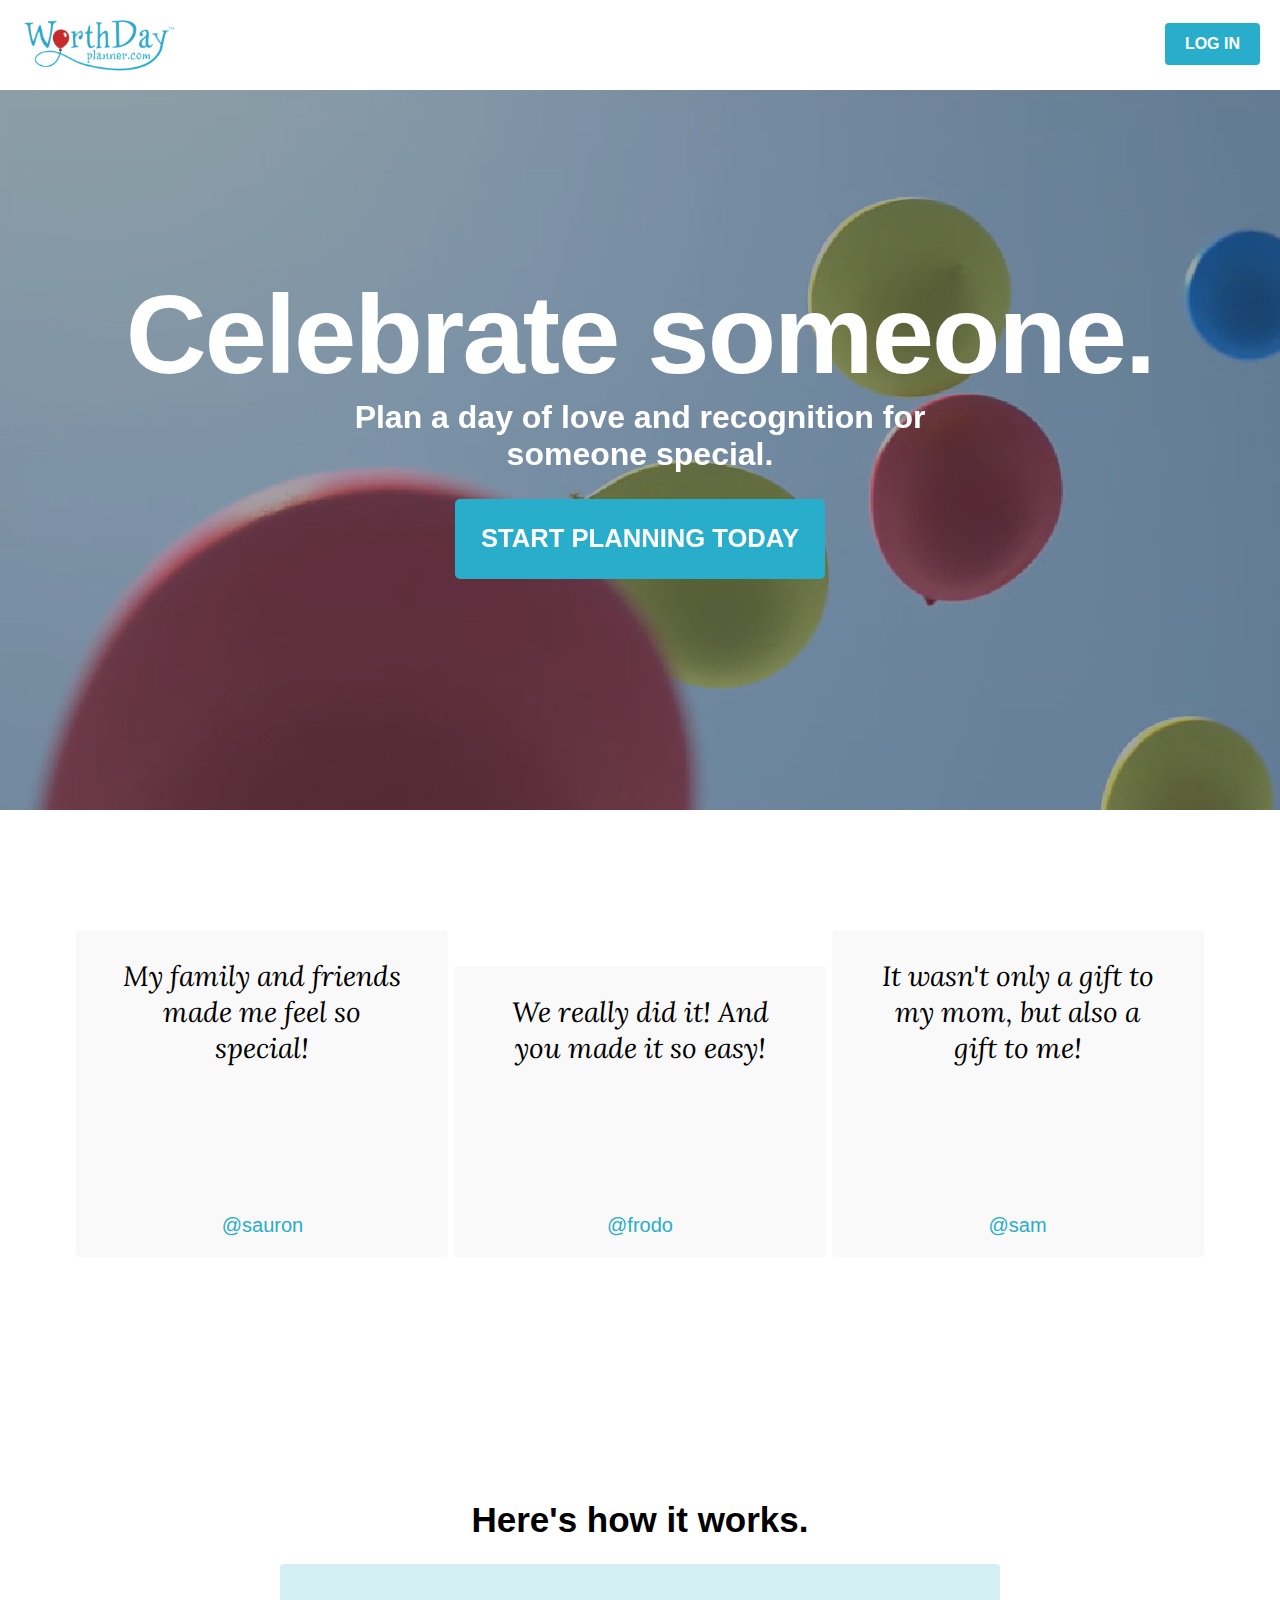
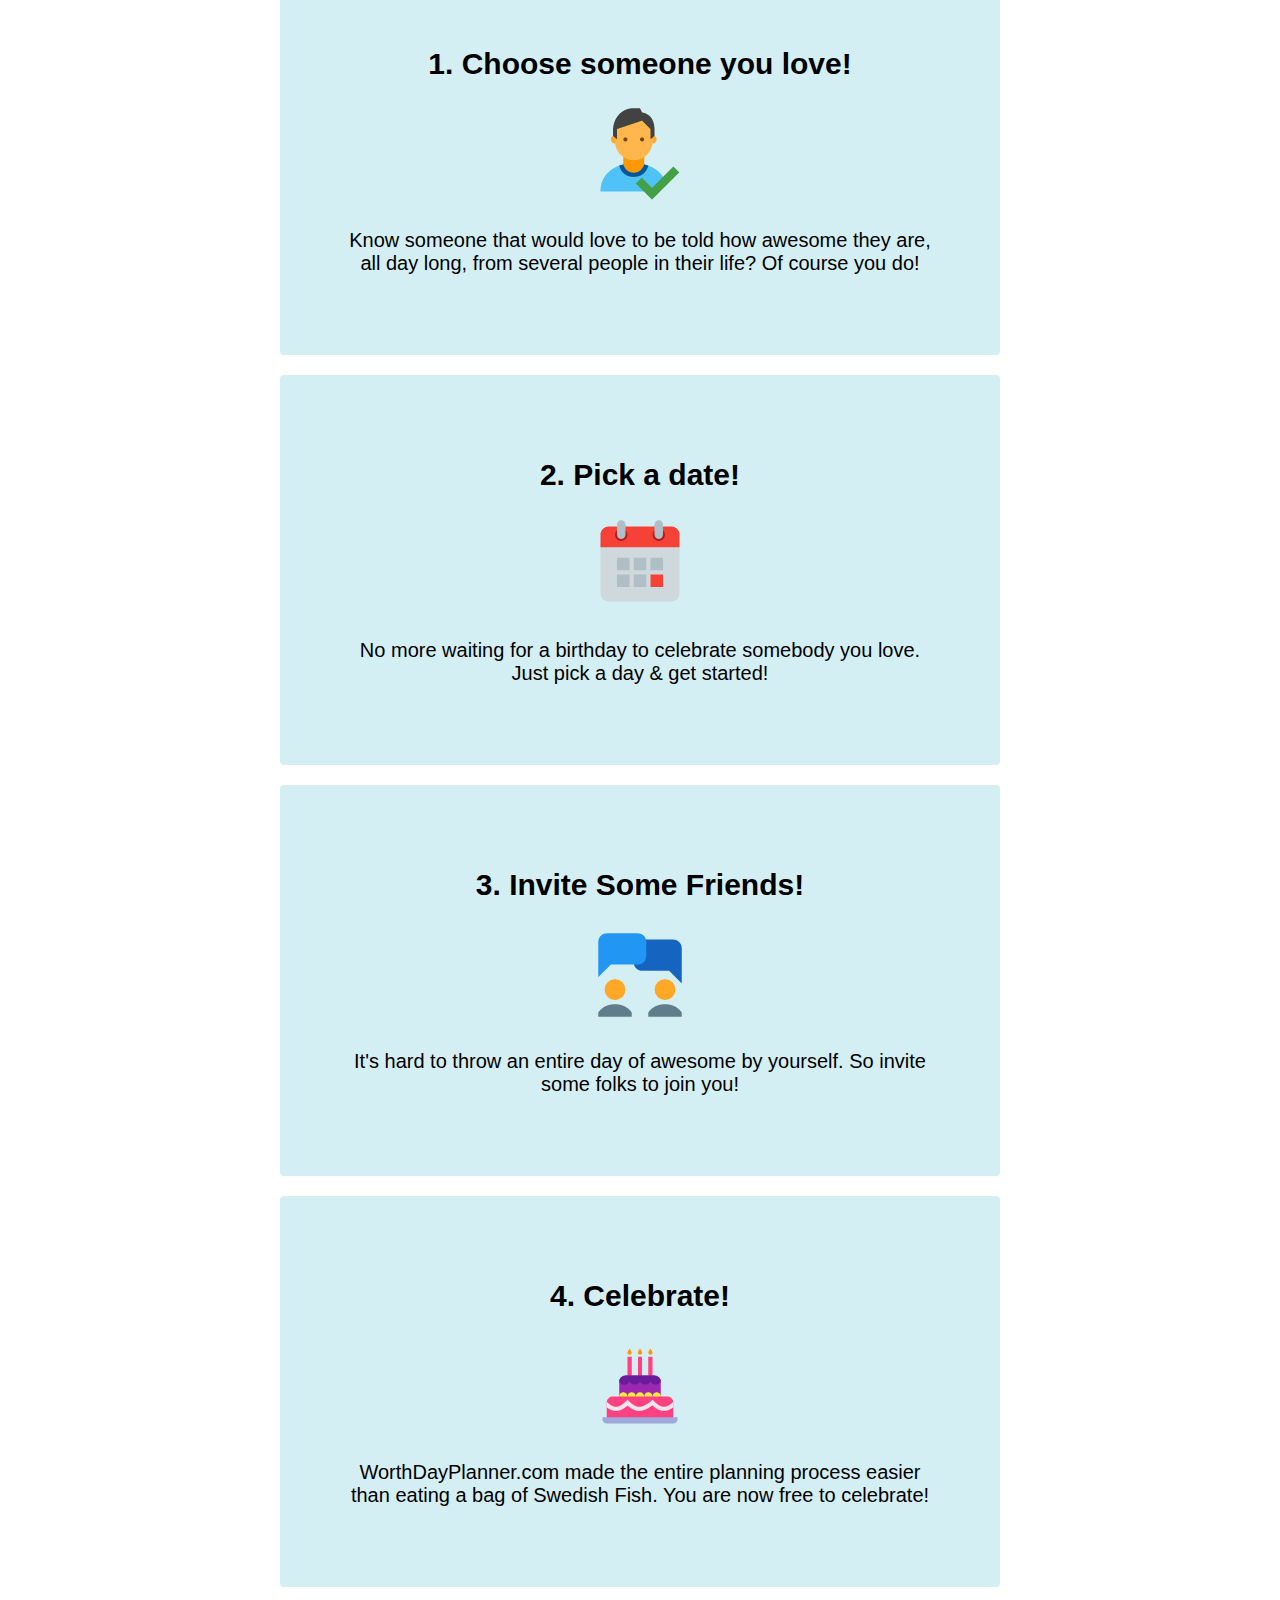
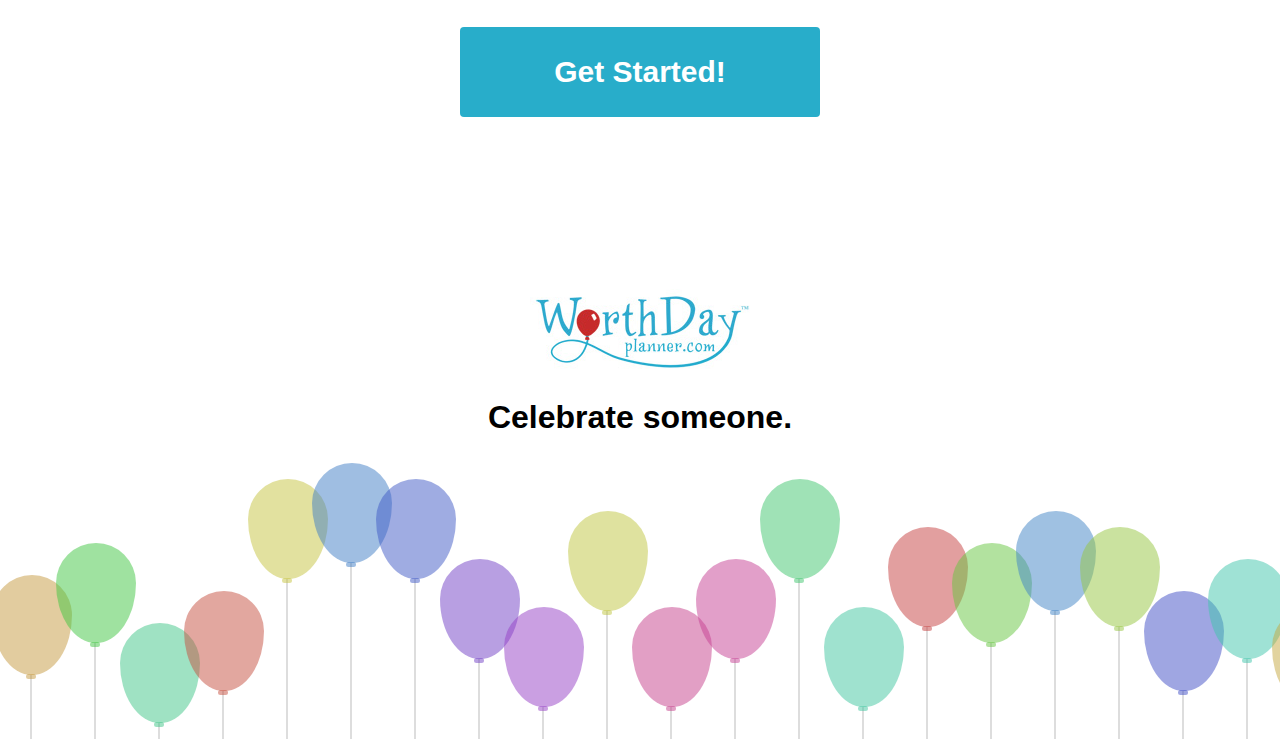
==== index.html @ 68b66278 "change to index" ====
<!DOCTYPE html>
<html lang="en" class="no-js">
	<head>
		<meta charset="UTF-8" />
		<meta http-equiv="X-UA-Compatible" content="IE=edge"> 
		<meta name="viewport" content="width=device-width, initial-scale=1"> 
		<link rel="stylesheet" type="text/css" href="style.css" />
		<link rel="stylesheet" type="text/css" href="float.css" />
<link href='http://fonts.googleapis.com/css?family=Lora:700italic' rel='stylesheet' type='text/css'>		
		<script src="js/modernizr.custom.js"></script>
	</head>
	<body>
		<header>
			<img src="/assets/wd_logo.jpg">
			<a href="#">LOG IN</a>
		</header>
		<div class="contain">
			<div class="grid">
				<figure class="effect-sarah">
					<video autoplay muted loop poster="assets/balloons.png">
						<source src="assets/106balloons.webm" type="video/webm">
						<source src="assets/106balloons.mp4" type="video/mp4">
						Your browser does not support the video tag.
					</video>
					<img src="assets/balloons.png">
					<figcaption>
						<h1><span>Celebrate someone.</span></h1>
						<h3>Plan a day of love and recognition for someone&nbsp;special.</h3>
						<a href="#">START PLANNING TODAY</a>
					</figcaption>			
				</figure>
			</div>	
		</div>
		<section class="testimonies">
			<div class="testimony">
			<blockquote>My family and friends made me feel so special!</blockquote>
			<div class="social user1"></div>
			<p class="twitter">@sauron</p>
			</div>	
			<div class="testimony">
			<blockquote>We really did it! And you made it so easy!</blockquote>
			<div class="social user2"></div>
			<p class="twitter">@frodo</p>
			</div>
			<div class="testimony">
			<blockquote>It wasn't only a gift to my mom, but also a gift to me!</blockquote>
			<div class="social user3"></div>
			<p class="twitter">@sam</p>
			</div>
		</section>
		<section>
			<h1>Here's how it works.</h1>
			<div class="step">
			<h2>1. Choose someone you love!</h2>
			<img src="assets/Checked-User.png">
			<p>Know someone that would love to be told how awesome they are, all day long, from several people in their life? Of course you do!</p>
			</div>	
			<div class="step">
			<h2>2. Pick a date!</h2>
			<img src="assets/Planner.png">
			<p>No more waiting for a birthday to celebrate somebody you love. Just pick a day & get started!</p>
			</div>
			<div class="step">
			<h2>3. Invite Some Friends!</h2>
			<img src="assets/Collaboration.png">
			<p>It's hard to throw an entire day of awesome by yourself. So invite some folks to join you!</p>
			</div>
			<div class="step">
			<h2>4. Celebrate!</h2>
			<img src="assets/Cake.png">
			<p>WorthDayPlanner.com made the entire planning process easier than eating a bag of Swedish Fish. You are now free to celebrate!</p>
			</div>
			<h2><a class="button" href="#">Get Started!</a></h2>
		</section>

		<footer>
			<img src="assets/wd_logo.jpg">
			<h1>Celebrate someone.</h1>
			<div class='balloon'></div>
			<div class='balloon'></div>
			<div class='balloon'></div>
			<div class='balloon'></div>
			<div class='balloon'></div>
			<div class='balloon'></div>
			<div class='balloon'></div>
			<div class='balloon'></div>
			<div class='balloon'></div>
			<div class='balloon'></div>
			<div class='balloon'></div>
			<div class='balloon'></div>
			<div class='balloon'></div>
			<div class='balloon'></div>
			<div class='balloon'></div>
			<div class='balloon'></div>
			<div class='balloon'></div>
			<div class='balloon'></div>
			<div class='balloon'></div>
			<div class='balloon'></div>
			<div class='balloon'></div>
			<div class='balloon'></div>
			<div class='balloon'></div>
			<div class='balloon'></div>
			<div class='balloon'></div>
			<div class='balloon'></div>
			<div class='balloon'></div>
			<div class='balloon'></div>
			<div class='balloon'></div>
			<div class='balloon'></div>
			<div class='balloon'></div>
			<div class='balloon'></div>
			<div class='balloon'></div>
			<div class='balloon'></div>
			<div class='balloon'></div>
			<div class='balloon'></div>
			<div class='balloon'></div>
			<div class='balloon'></div>
			<div class='balloon'></div>
			<div class='balloon'></div>
			<div class='balloon'></div>
			<div class='balloon'></div>
			<div class='balloon'></div>
			<div class='balloon'></div>
			<div class='balloon'></div>
			<div class='balloon'></div>
			<div class='balloon'></div>
			<div class='balloon'></div>
			<div class='balloon'></div>
		</footer>

	</body>
</html>
---- style.css ----
html, body {
	padding: 0;
	margin: 0;
	font-family: Avenir Next, Avenir, Helvetica Neue, Helvetica, Arial, sans-serif;
}

header {
	height: 90px;
}

header > img{
	height: 60px;
	padding: 15px 20px;
}

header > a {
	position: absolute;
	top: 23px;
	right: 20px;
	padding: 12px 20px;
	background-color: #28ADCA;
	color: #ffffff;
	border-radius: 4px;
	text-decoration: none;
	font-weight: 600;
}

.break {
	background-color: #cf2c2b;
}

footer {
	padding-top: 2em;
}

footer h1 {
	z-index: 1000;
}

.containter {
	max-width: 900px;
	margin: auto;
}

section {
	padding: 5em 1em;
	clear: both;
	text-align: center;
	font-size: 1.25em;
}

section h1{
	text-align: center;
	font-size: 1.75em;
}

section h2 {
	line-height: 1;
}

blockquote {
	font-family: 'Lora', serif;
	font-style: italic;
	font-size: 1.4em;
}

.social
{
	width: 100px;
	height: 100px;
	border-radius: 50%;
	background-repeat: no-repeat; 
	background-position: center center;
	background-size: 150px;
	margin: auto;
}

.user1 {
	background-image: url(https://s3.amazonaws.com/uifaces/faces/twitter/sauro/128.jpg);
}

.user2 {
	background-image: url(https://s3.amazonaws.com/uifaces/faces/twitter/jsa/128.jpg);
}

.user3 {
	background-image: url(https://s3.amazonaws.com/uifaces/faces/twitter/adellecharles/128.jpg);
}

.twitter {
	color: #28ADCA;
}

.step, .testimony {
	background-color: rgba(40,173,202,0.2);
	padding: 3em;
/*	border: #28ADCA solid;*/
	border-radius: 4px;
	max-width: 600px;
	margin: 20px auto;
}

.testimony {
	background-color: rgba(200,200,200,0.1);
	padding: 0em;
	width: 30%;
	display: inline-block;
	margin: 20px 0px;
	float: none;
	clear: none;
}

.testimonies {
	margin: 0 auto;
}

.button {
	padding: 1em;
	display: block;
	background-color: #28ADCA;
	color: #fff;
	text-decoration: none;
	border-radius: 4px;
	max-width: 300px;
	margin: 40px auto;
	
}

input[type=text], input[type=password], input[type=email], input[type=url], input[type=time], input[type=date], input[type=datetime-local], input[type=tel], input[type=number], input[type=search], textarea.materialize-textarea {
  background-color: transparent;
  border: none;
  border-bottom: 1px solid #9e9e9e;
  border-radius: 0;
  outline: none;
  height: 3rem;
  width: 100%;
  font-size: 1rem;
  margin: 0 0 15px 0;
  padding: 0;
  box-shadow: none;
  -webkit-box-sizing: content-box;
  -moz-box-sizing: content-box;
  box-sizing: content-box;
  transition: all .3s; }

.grid figure h1 {
	font-size: 4em;
	margin: 0;
	padding: 20vh 0em 0em 0em;
	letter-spacing: -2px;
}

.grid {
	position: relative;
	margin: 0;
	list-style: none;
	text-align: center;
	float: none;
}

/* Common style */
.grid figure {
	position: relative;
	float: left;
	overflow: hidden;
	margin: 0;
/*	min-height: 410px;*/
	max-height: 80vh;
	width: 100%;
	background: #3f7cac;
	text-align: center;
}

.grid figure img, .grid figure video {
	position: relative;
	display: block;
	min-height: 100%;
/*	max-width: 100%;*/
	opacity: 1;
}

.grid figure figcaption {
	color: #FFFFFF;
	-webkit-backface-visibility: hidden;
	backface-visibility: hidden;
}

.grid figure figcaption::before,
.grid figure figcaption::after {
	pointer-events: none;
}

.grid figure figcaption {
	position: absolute;
	top: 0;
	left: 0;
	width: 100%;
	height: 100%;
}

/* Anchor will cover the whole item by default */
/* For some effects it will show as a button */
.grid figure figcaption > a {
	font-size: 1.6em;
	font-weight: 700;
	padding: 1em;
	margin: 1em;
	background-color: #28ADCA;
	border-radius: 5px;
	color: #ffffff;
	opacity: 1;
	display: inline-block;
	text-decoration: none;
}

.grid figure h3 {
	word-spacing: 0;
	font-weight: 600;
	font-size: 2em;
	margin: 0 auto;
	max-width: 800px;
	color: #FFF;
}

/*---------------*/
/***** Sarah *****/
/*---------------*/

figure.effect-sarah {
	background: #222;
}

figure.effect-sarah img, figure.effect-sarah video {
	max-width: none;
	width: -webkit-calc(100% + 300px);
	width: calc(100% + 300px);
	-webkit-transition: opacity 0.35s, -webkit-transform 0.35s;
	transition: opacity 0.35s, transform 0.35s;
	-webkit-transform: translate3d(-10px,0,0);
	transform: translate3d(-10px,0,0);
	-webkit-backface-visibility: hidden;
	backface-visibility: hidden;
	opacity: 0.1;
}

figure.effect-sarah img, figure.effect-sarah video {
	opacity: 0.6;
}

figure.effect-sarah figcaption {
	text-align: center;
}

figure.effect-sarah img {
	display: none;
}


@media screen and (min-width: 66em) {

	.grid figure h1 {
		font-size: 7em;
	}
}

@media screen and (max-width: 66em) {

	.grid figure {
		width: 100%;
	}
	
	.grid figure h3 {
		padding: 1em;
	}
	
		.testimony {
		width: 100%;
	}
	
}

@media screen and (max-width: 76em) {

	.grid figure h1 {
		padding-top: 10vh;
	}
}

@media screen and (max-width: 44em) {

	.grid figure {
		float: none;
		margin: 0px auto;
		width: 100%;
	}
	
	.grid figure h1 {
		font-size: 2.7em;
		padding-top: 10vh;
	}
	
	.grid figure h3 {
		font-size: 1.5em;
		padding: 1em;
	}
	
	.grid figure figcaption > a {
	font-size: 1.2em;
	font-weight: 700;
	padding: 1em;
	margin: 0em;
	}
	
	.grid figure video, figure.effect-sarah video {
		display: none;
	}
	
	figure.effect-sarah img {
	display:block;
	height: 100%;	
	}
	
	
}
---- float.css ----
footer {
  width: 100%;
  height: 50%;
	position: absolute;
	overflow: hidden;
	text-align: center;
}

body {
  background: #ffffff;
}

.balloon {
  display: block;
  width: 5em;
  height: 6.25em;
  border-radius: 50% 50% 50% 50%/40% 40% 60% 60%;
  position: absolute;
  z-index: -1;
}
.balloon:before, .balloon:after {
  content: "";
  position: absolute;
}
.balloon:before {
  width: 0.625em;
  height: 0.35714em;
  bottom: -0.26786em;
  left: 2.14286em;
  background: inherit;
  border-radius: 0.5em;
  z-index: 0;
}
.balloon:after {
  width: 0.1em;
  background: #ddd;
  top: 100%;
  left: 2.38095em;
  z-index: -1;
}
.balloon:nth-of-type(1) {
  bottom: 4em;
  background: rgba(197, 153, 63, 0.5);
  left: -0.5em;
  animation: sway 13s infinite alternate linear;
}
.balloon:nth-of-type(1):after {
  height: 14em;
}
.balloon:nth-of-type(2) {
  bottom: 6em;
  background: rgba(63, 197, 66, 0.5);
  left: 3.5em;
  animation: sway 8s infinite alternate linear;
}
.balloon:nth-of-type(2):after {
  height: 6em;
}
.balloon:nth-of-type(3) {
  bottom: 1em;
  background: rgba(63, 197, 135, 0.5);
  left: 7.5em;
  animation: sway 13s infinite alternate linear;
}
.balloon:nth-of-type(3):after {
  height: 1em;
}
.balloon:nth-of-type(4) {
  bottom: 3em;
  background: rgba(197, 80, 63, 0.5);
  left: 11.5em;
  animation: sway 6s infinite alternate linear;
}
.balloon:nth-of-type(4):after {
  height: 6em;
}
.balloon:nth-of-type(5) {
  bottom: 10em;
  background: rgba(197, 196, 63, 0.5);
  left: 15.5em;
  animation: sway 10s infinite alternate linear;
}
.balloon:nth-of-type(5):after {
  height: 20em;
}
.balloon:nth-of-type(6) {
  bottom: 11em;
  background: rgba(63, 125, 197, 0.5);
  left: 19.5em;
  animation: sway 15s infinite alternate linear;
}
.balloon:nth-of-type(6):after {
  height: 11em;
}
.balloon:nth-of-type(7) {
  bottom: 10em;
  background: rgba(63, 89, 197, 0.5);
  left: 23.5em;
  animation: sway 9s infinite alternate linear;
}
.balloon:nth-of-type(7):after {
  height: 10em;
}
.balloon:nth-of-type(8) {
  bottom: 5em;
  background: rgba(113, 63, 197, 0.5);
  left: 27.5em;
  animation: sway 6s infinite alternate linear;
}
.balloon:nth-of-type(8):after {
  height: 15em;
}
.balloon:nth-of-type(9) {
  bottom: 2em;
  background: rgba(149, 63, 197, 0.5);
  left: 31.5em;
  animation: sway 15s infinite alternate linear;
}
.balloon:nth-of-type(9):after {
  height: 5em;
}
.balloon:nth-of-type(10) {
  bottom: 8em;
  background: rgba(192, 197, 63, 0.5);
  left: 35.5em;
  animation: sway 14s infinite alternate linear;
}
.balloon:nth-of-type(10):after {
  height: 18em;
}
.balloon:nth-of-type(11) {
  bottom: 2em;
  background: rgba(197, 63, 140, 0.5);
  left: 39.5em;
  animation: sway 15s infinite alternate linear;
}
.balloon:nth-of-type(11):after {
  height: 2em;
}
.balloon:nth-of-type(12) {
  bottom: 5em;
  background: rgba(197, 63, 147, 0.5);
  left: 43.5em;
  animation: sway 3s infinite alternate linear;
}
.balloon:nth-of-type(12):after {
  height: 15em;
}
.balloon:nth-of-type(13) {
  bottom: 10em;
  background: rgba(63, 197, 109, 0.5);
  left: 47.5em;
  animation: sway 13s infinite alternate linear;
}
.balloon:nth-of-type(13):after {
  height: 10em;
}
.balloon:nth-of-type(14) {
  bottom: 2em;
  background: rgba(63, 197, 160, 0.5);
  left: 51.5em;
  animation: sway 7s infinite alternate linear;
}
.balloon:nth-of-type(14):after {
  height: 11em;
}
.balloon:nth-of-type(15) {
  bottom: 7em;
  background: rgba(197, 63, 64, 0.5);
  left: 55.5em;
  animation: sway 10s infinite alternate linear;
}
.balloon:nth-of-type(15):after {
  height: 19em;
}
.balloon:nth-of-type(16) {
  bottom: 6em;
  background: rgba(102, 197, 63, 0.5);
  left: 59.5em;
  animation: sway 15s infinite alternate linear;
}
.balloon:nth-of-type(16):after {
  height: 6em;
}
.balloon:nth-of-type(17) {
  bottom: 8em;
  background: rgba(63, 131, 197, 0.5);
  left: 63.5em;
  animation: sway 14s infinite alternate linear;
}
.balloon:nth-of-type(17):after {
  height: 18em;
}
.balloon:nth-of-type(18) {
  bottom: 7em;
  background: rgba(149, 197, 63, 0.5);
  left: 67.5em;
  animation: sway 7s infinite alternate linear;
}
.balloon:nth-of-type(18):after {
  height: 7em;
}
.balloon:nth-of-type(19) {
  bottom: 3em;
  background: rgba(63, 78, 197, 0.5);
  left: 71.5em;
  animation: sway 14s infinite alternate linear;
}
.balloon:nth-of-type(19):after {
  height: 17em;
}
.balloon:nth-of-type(20) {
  bottom: 5em;
  background: rgba(63, 197, 171, 0.5);
  left: 75.5em;
  animation: sway 14s infinite alternate linear;
}
.balloon:nth-of-type(20):after {
  height: 15em;
}
.balloon:nth-of-type(21) {
  bottom: 2em;
  background: rgba(197, 167, 63, 0.5);
  left: 79.5em;
  animation: sway 6s infinite alternate linear;
}
.balloon:nth-of-type(21):after {
  height: 2em;
}
.balloon:nth-of-type(22) {
  bottom: 1em;
  background: rgba(197, 158, 63, 0.5);
  left: 83.5em;
  animation: sway 14s infinite alternate linear;
}
.balloon:nth-of-type(22):after {
  height: 1em;
}
.balloon:nth-of-type(23) {
  bottom: 6em;
  background: rgba(63, 142, 197, 0.5);
  left: 87.5em;
  animation: sway 6s infinite alternate linear;
}
.balloon:nth-of-type(23):after {
  height: 20em;
}
.balloon:nth-of-type(24) {
  bottom: 17em;
  background: rgba(197, 153, 63, 0.5);
  left: 91.5em;
  animation: sway 13s infinite alternate linear;
}
.balloon:nth-of-type(24):after {
  height: 17em;
}
.balloon:nth-of-type(25) {
  bottom: 9em;
  background: rgba(106, 63, 197, 0.5);
  left: 95.5em;
  animation: sway 14s infinite alternate linear;
}
.balloon:nth-of-type(25):after {
  height: 9em;
}
.balloon:nth-of-type(26) {
  bottom: 11em;
  background: rgba(197, 63, 89, 0.5);
  left: 99.5em;
  animation: sway 7s infinite alternate linear;
}
.balloon:nth-of-type(26):after {
  height: 11em;
}
.balloon:nth-of-type(27) {
  bottom: 20em;
  background: rgba(196, 197, 63, 0.5);
  left: 103.5em;
  animation: sway 10s infinite alternate linear;
}
.balloon:nth-of-type(27):after {
  height: 20em;
}
.balloon:nth-of-type(28) {
  bottom: 14em;
  background: rgba(63, 197, 151, 0.5);
  left: 107.5em;
  animation: sway 14s infinite alternate linear;
}
.balloon:nth-of-type(28):after {
  height: 14em;
}
.balloon:nth-of-type(29) {
  bottom: 10em;
  background: rgba(197, 66, 63, 0.5);
  left: 111.5em;
  animation: sway 8s infinite alternate linear;
}
.balloon:nth-of-type(29):after {
  height: 10em;
}
.balloon:nth-of-type(30) {
  bottom: 14em;
  background: rgba(197, 63, 194, 0.5);
  left: 115.5em;
  animation: sway 15s infinite alternate linear;
}
.balloon:nth-of-type(30):after {
  height: 14em;
}
.balloon:nth-of-type(31) {
  bottom: 11em;
  background: rgba(197, 75, 63, 0.5);
  left: 119.5em;
  animation: sway 14s infinite alternate linear;
}
.balloon:nth-of-type(31):after {
  height: 11em;
}
.balloon:nth-of-type(32) {
  bottom: 2em;
  background: rgba(158, 197, 63, 0.5);
  left: 123.5em;
  animation: sway 6s infinite alternate linear;
}
.balloon:nth-of-type(32):after {
  height: 2em;
}
.balloon:nth-of-type(33) {
  bottom: 14em;
  background: rgba(185, 63, 197, 0.5);
  left: 127.5em;
  animation: sway 15s infinite alternate linear;
}
.balloon:nth-of-type(33):after {
  height: 14em;
}
.balloon:nth-of-type(34) {
  bottom: 2em;
  background: rgba(147, 197, 63, 0.5);
  left: 131.5em;
  animation: sway 15s infinite alternate linear;
}
.balloon:nth-of-type(34):after {
  height: 2em;
}
.balloon:nth-of-type(35) {
  bottom: 2em;
  background: rgba(197, 63, 96, 0.5);
  left: 135.5em;
  animation: sway 15s infinite alternate linear;
}
.balloon:nth-of-type(35):after {
  height: 2em;
}
.balloon:nth-of-type(36) {
  bottom: 13em;
  background: rgba(63, 197, 153, 0.5);
  left: 139.5em;
  animation: sway 14s infinite alternate linear;
}
.balloon:nth-of-type(36):after {
  height: 13em;
}
.balloon:nth-of-type(37) {
  bottom: 7em;
  background: rgba(197, 71, 63, 0.5);
  left: 143.5em;
  animation: sway 13s infinite alternate linear;
}
.balloon:nth-of-type(37):after {
  height: 7em;
}
.balloon:nth-of-type(38) {
  bottom: 6em;
  background: rgba(197, 63, 154, 0.5);
  left: 147.5em;
  animation: sway 9s infinite alternate linear;
}
.balloon:nth-of-type(38):after {
  height: 6em;
}
.balloon:nth-of-type(39) {
  bottom: 16em;
  background: rgba(120, 197, 63, 0.5);
  left: 151.5em;
  animation: sway 6s infinite alternate linear;
}
.balloon:nth-of-type(39):after {
  height: 16em;
}
.balloon:nth-of-type(40) {
  bottom: 9em;
  background: rgba(80, 63, 197, 0.5);
  left: 155.5em;
  animation: sway 14s infinite alternate linear;
}
.balloon:nth-of-type(40):after {
  height: 9em;
}
.balloon:nth-of-type(41) {
  bottom: 5em;
  background: rgba(63, 197, 156, 0.5);
  left: 159.5em;
  animation: sway 15s infinite alternate linear;
}
.balloon:nth-of-type(41):after {
  height: 5em;
}
.balloon:nth-of-type(42) {
  bottom: 12em;
  background: rgba(63, 197, 160, 0.5);
  left: 163.5em;
  animation: sway 11s infinite alternate linear;
}
.balloon:nth-of-type(42):after {
  height: 12em;
}
.balloon:nth-of-type(43) {
  bottom: 2em;
  background: rgba(197, 162, 63, 0.5);
  left: 167.5em;
  animation: sway 7s infinite alternate linear;
}
.balloon:nth-of-type(43):after {
  height: 2em;
}
.balloon:nth-of-type(44) {
  bottom: 7em;
  background: rgba(145, 197, 63, 0.5);
  left: 171.5em;
  animation: sway 15s infinite alternate linear;
}
.balloon:nth-of-type(44):after {
  height: 7em;
}
.balloon:nth-of-type(45) {
  bottom: 17em;
  background: rgba(197, 63, 192, 0.5);
  left: 175.5em;
  animation: sway 15s infinite alternate linear;
}
.balloon:nth-of-type(45):after {
  height: 17em;
}
.balloon:nth-of-type(46) {
  bottom: 7em;
  background: rgba(63, 197, 169, 0.5);
  left: 179.5em;
  animation: sway 10s infinite alternate linear;
}
.balloon:nth-of-type(46):after {
  height: 7em;
}
.balloon:nth-of-type(47) {
  bottom: 9em;
  background: rgba(63, 197, 133, 0.5);
  left: 183.5em;
  animation: sway 6s infinite alternate linear;
}
.balloon:nth-of-type(47):after {
  height: 9em;
}
.balloon:nth-of-type(48) {
  bottom: 15em;
  background: rgba(63, 174, 197, 0.5);
  left: 187.5em;
  animation: sway 15s infinite alternate linear;
}
.balloon:nth-of-type(48):after {
  height: 15em;
}
.balloon:nth-of-type(49) {
  bottom: 4em;
  background: rgba(197, 64, 63, 0.5);
  left: 191.5em;
  animation: sway 11s infinite alternate linear;
}
.balloon:nth-of-type(49):after {
  height: 4em;
}
.balloon:nth-of-type(50) {
  bottom: 3em;
  background: rgba(197, 73, 63, 0.5);
  left: 195.5em;
  animation: sway 11s infinite alternate linear;
}
.balloon:nth-of-type(50):after {
  height: 3em;
}

@keyframes sway {
  from {
    -moz-transform: rotate(-3deg) translate(-0.2em, 0);
    -ms-transform: rotate(-3deg) translate(-0.2em, 0);
    -webkit-transform: rotate(-3deg) translate(-0.2em, 0);
    transform: rotate(-3deg) translate(-0.2em, 0);
  }
  to {
    -moz-transform: rotate(3deg) translate(0.5em, 0.75em);
    -ms-transform: rotate(3deg) translate(0.5em, 0.75em);
    -webkit-transform: rotate(3deg) translate(0.5em, 0.75em);
    transform: rotate(3deg) translate(0.5em, 0.75em);
  }
}
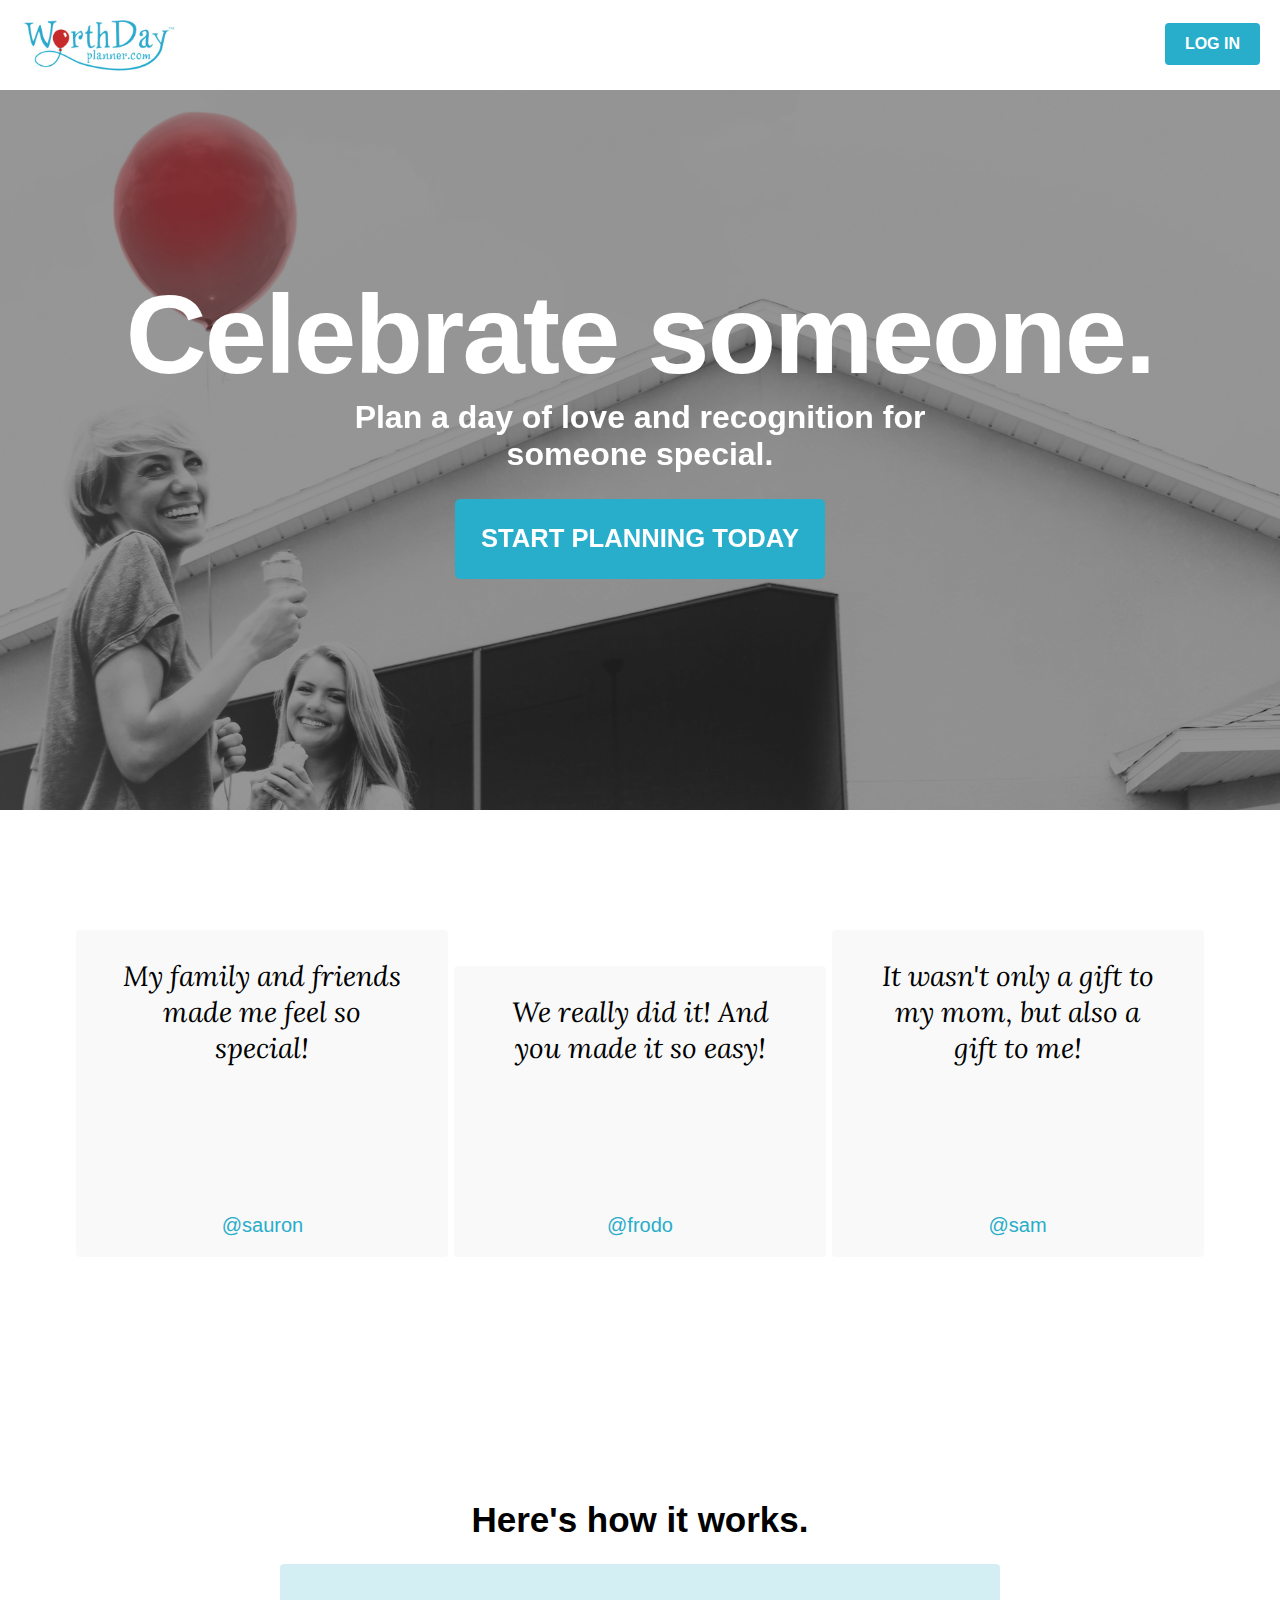
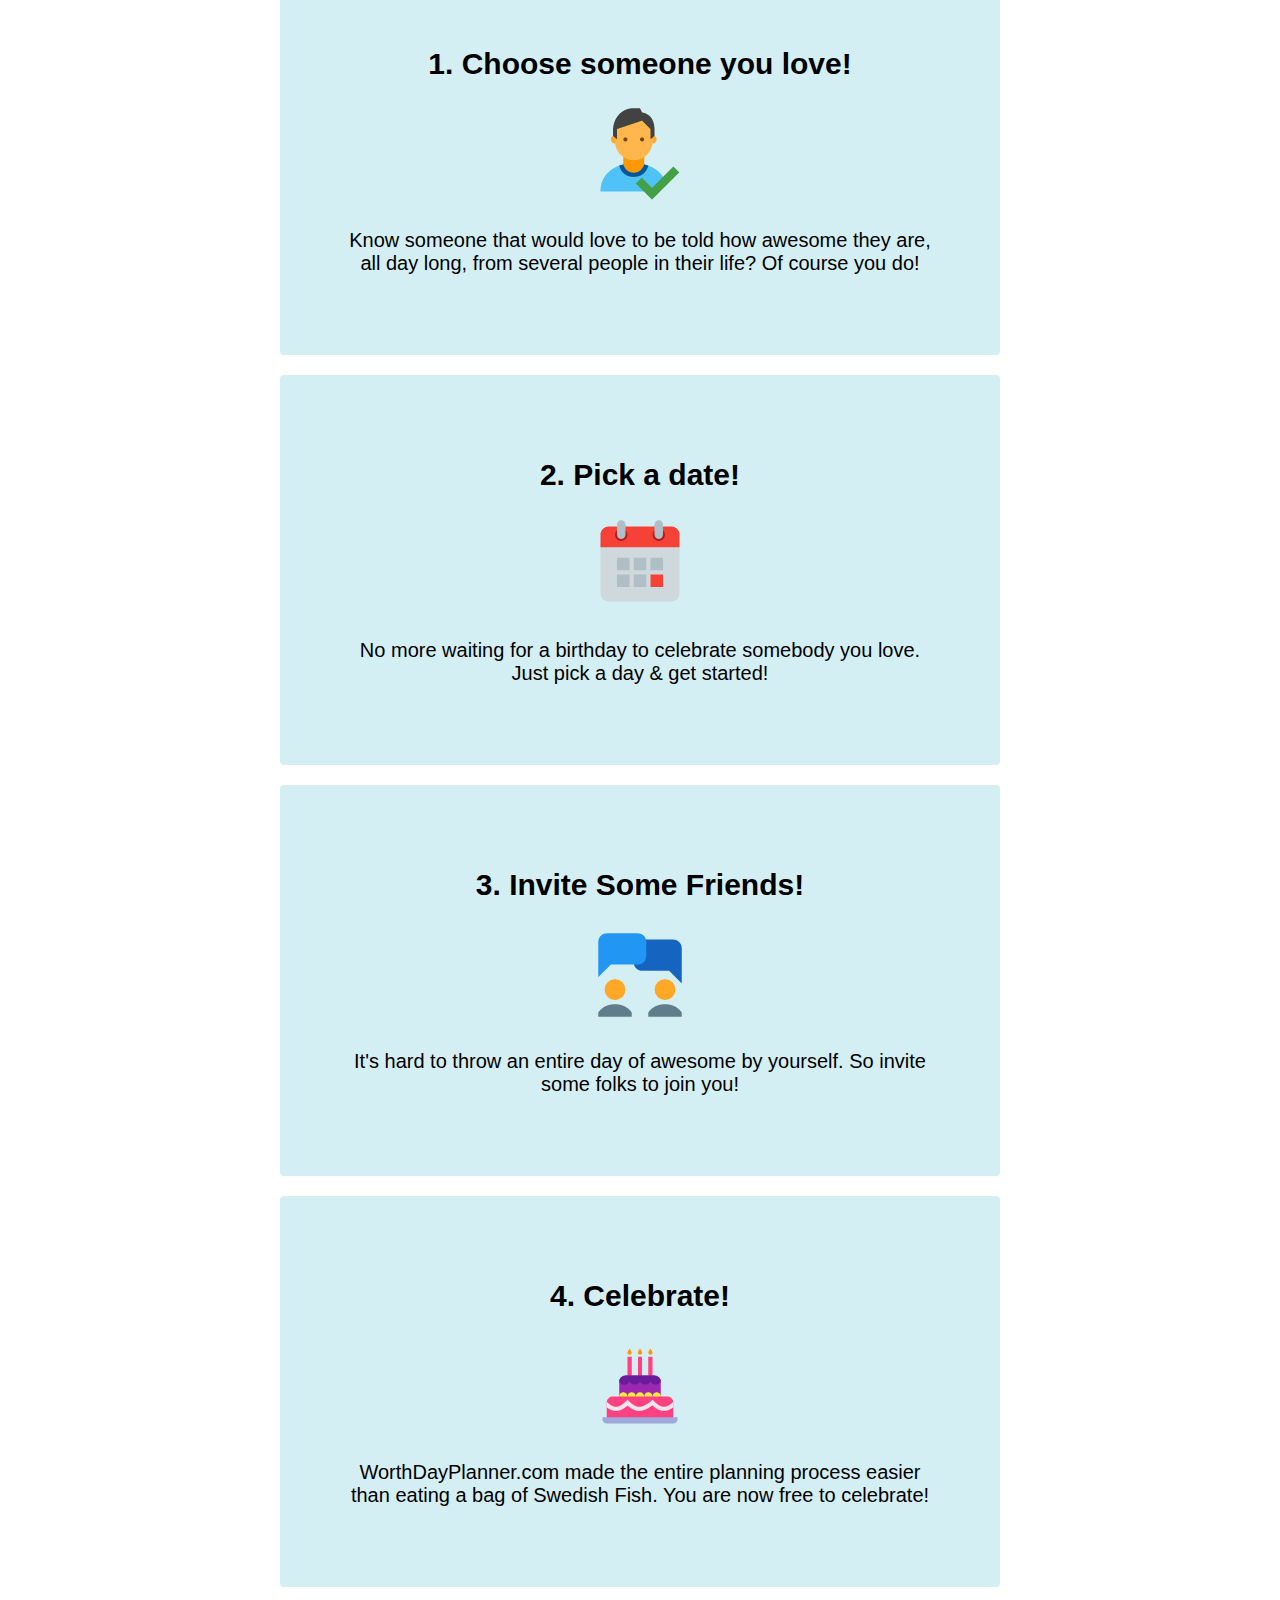
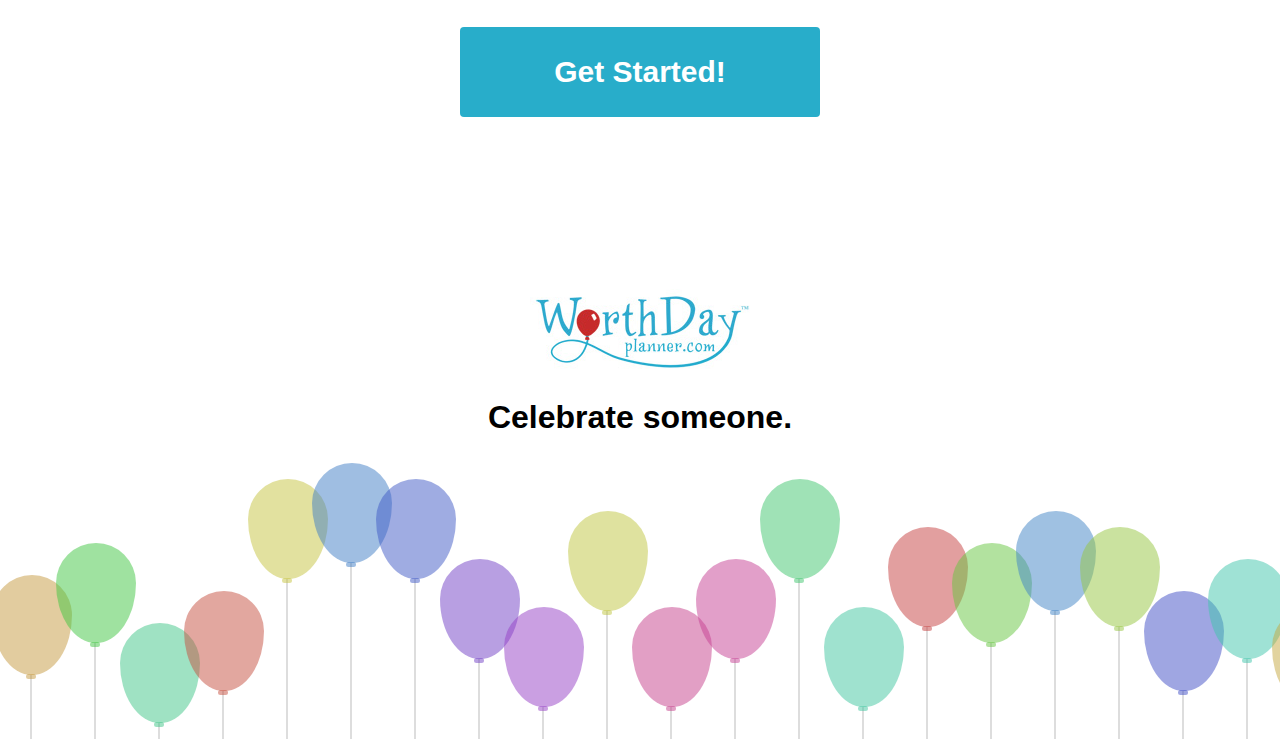
==== commit 3cf83389: "change background to static image" ====
--- a/index.html
+++ b/index.html
@@ -17,12 +17,7 @@
 		<div class="contain">
 			<div class="grid">
 				<figure class="effect-sarah">
-					<video autoplay muted loop poster="assets/balloons.png">
-						<source src="assets/106balloons.webm" type="video/webm">
-						<source src="assets/106balloons.mp4" type="video/mp4">
-						Your browser does not support the video tag.
-					</video>
-					<img src="assets/balloons.png">
+					<img src="assets/Ice_Cream.jpg">
 					<figcaption>
 						<h1><span>Celebrate someone.</span></h1>
 						<h3>Plan a day of love and recognition for someone&nbsp;special.</h3>
--- a/style.css
+++ b/style.css
@@ -252,7 +252,6 @@
 }
 
 figure.effect-sarah img {
-	display: none;
 }
 
 
@@ -282,7 +281,7 @@
 @media screen and (max-width: 76em) {
 
 	.grid figure h1 {
-		padding-top: 10vh;
+		padding-top: 20vh;
 	}
 }
 
@@ -296,7 +295,7 @@
 	
 	.grid figure h1 {
 		font-size: 2.7em;
-		padding-top: 10vh;
+		padding-top: 18vh;
 	}
 	
 	.grid figure h3 {
@@ -320,5 +319,9 @@
 	height: 100%;	
 	}
 	
-	
-}
+	.testimonies div:last-child {
+	display: none;
+	}
+	
+	
+}
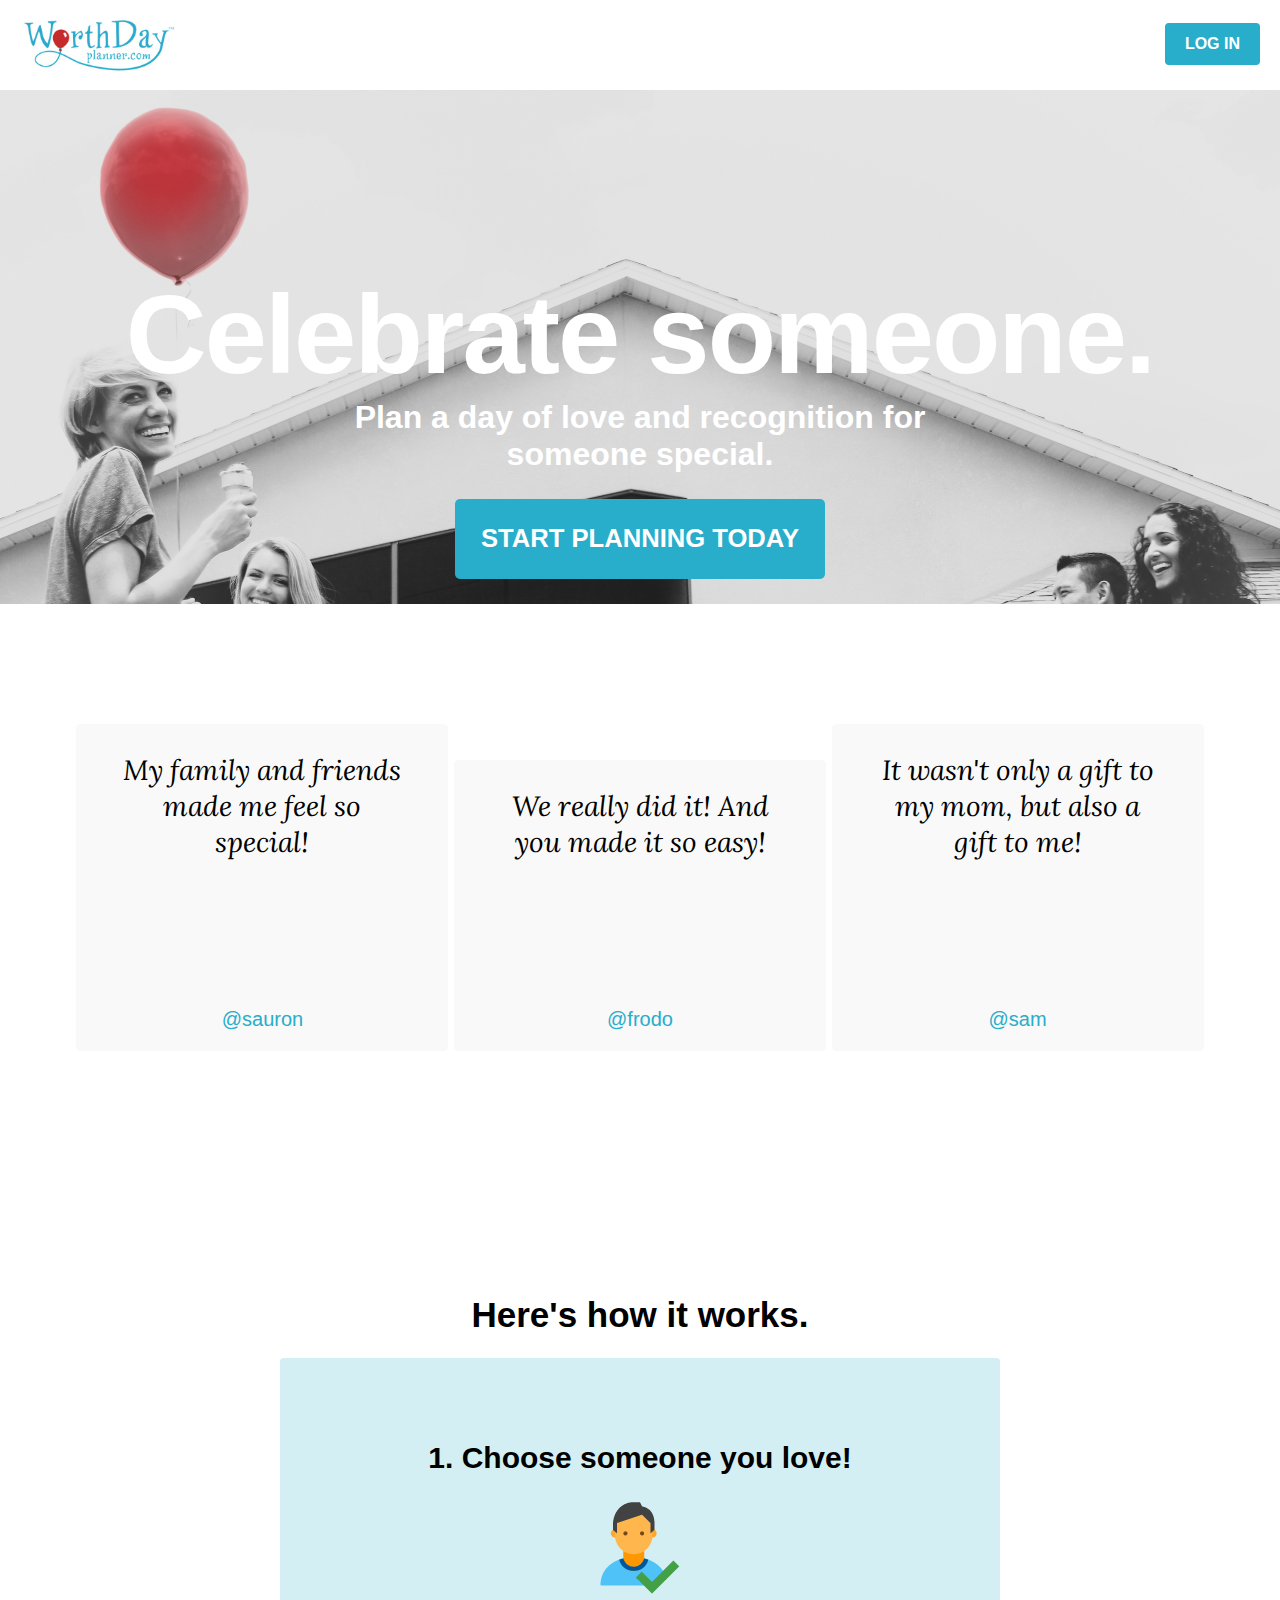
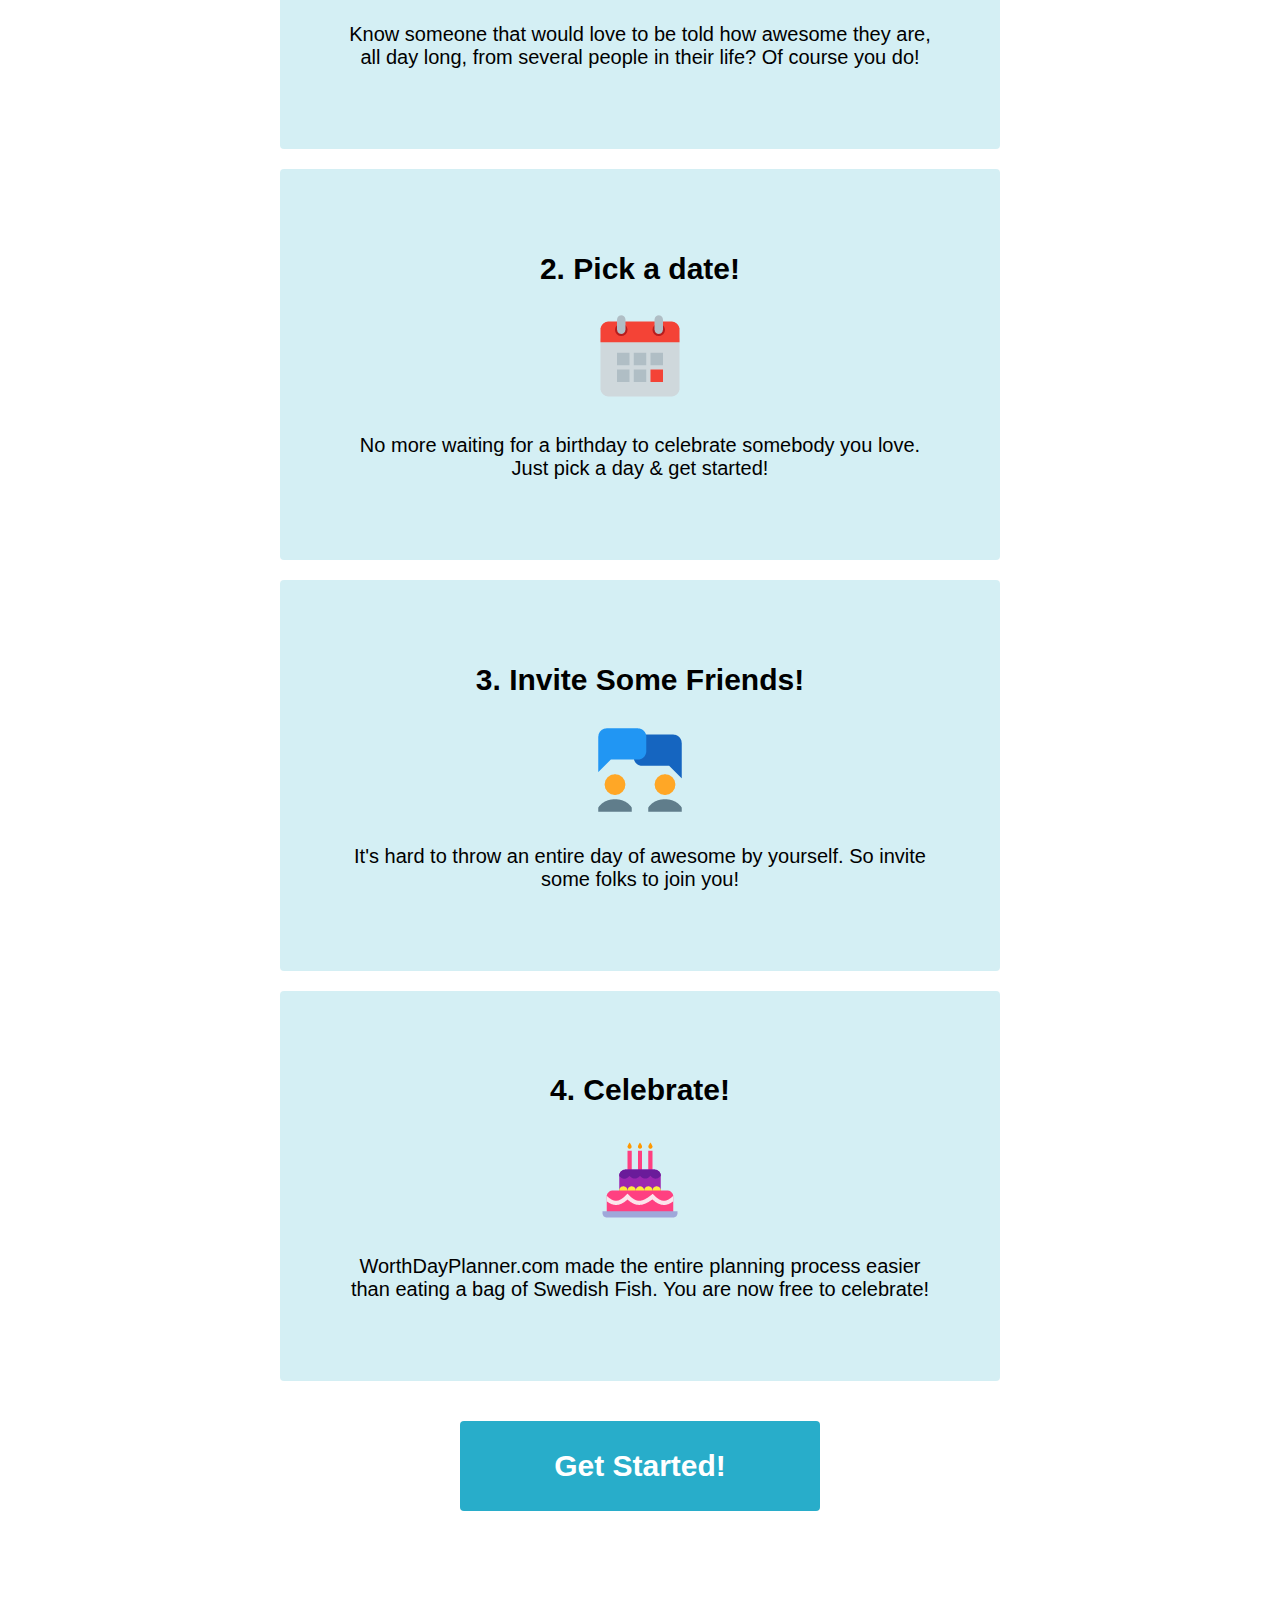
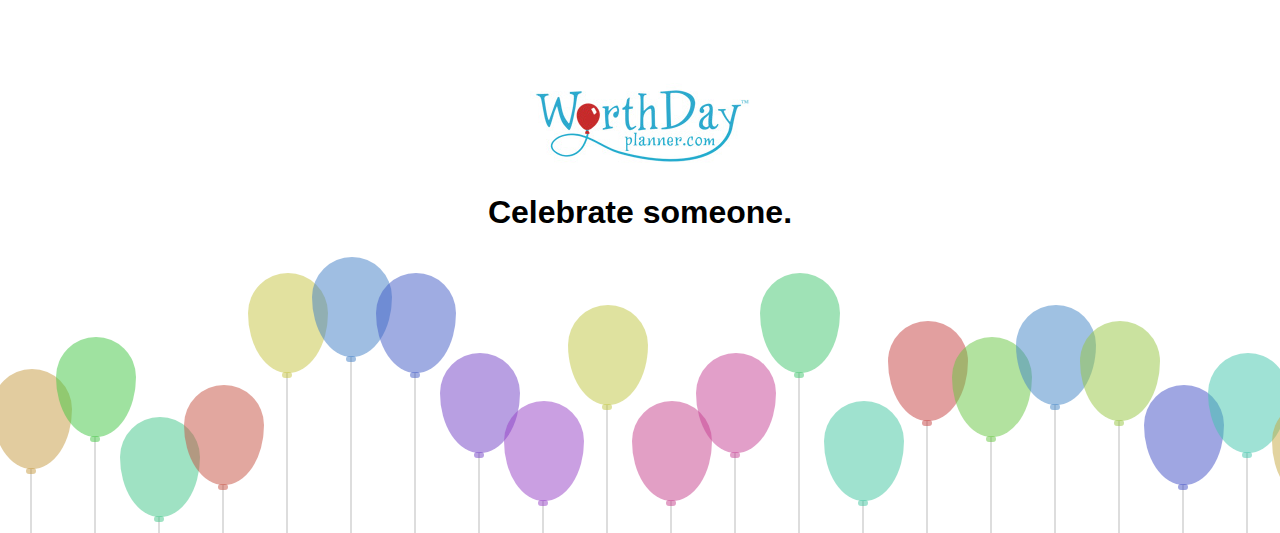
==== commit 17275e83: "A LOT" ====
--- a/index.html
+++ b/index.html
@@ -11,20 +11,13 @@
 	</head>
 	<body>
 		<header>
-			<img src="/assets/wd_logo.jpg">
+			<img id="logo" src="assets/wd_logo.jpg">
 			<a href="#">LOG IN</a>
 		</header>
-		<div class="contain">
-			<div class="grid">
-				<figure class="effect-sarah">
-					<img src="assets/Ice_Cream.jpg">
-					<figcaption>
+		<div class="bighero6">
 						<h1><span>Celebrate someone.</span></h1>
 						<h3>Plan a day of love and recognition for someone&nbsp;special.</h3>
 						<a href="#">START PLANNING TODAY</a>
-					</figcaption>			
-				</figure>
-			</div>	
 		</div>
 		<section class="testimonies">
 			<div class="testimony">
--- a/style.css
+++ b/style.css
@@ -8,7 +8,7 @@
 	height: 90px;
 }
 
-header > img{
+#logo {
 	height: 60px;
 	padding: 15px 20px;
 }
@@ -25,182 +25,23 @@
 	font-weight: 600;
 }
 
-.break {
-	background-color: #cf2c2b;
-}
-
-footer {
-	padding-top: 2em;
-}
-
-footer h1 {
-	z-index: 1000;
-}
-
-.containter {
-	max-width: 900px;
-	margin: auto;
-}
-
-section {
-	padding: 5em 1em;
-	clear: both;
+.bighero6 {
+	background-image: url(assets/Ice_Cream.jpg);
+	background-size: cover;
+	background-position: left top;
+	min-height: 55vh;
 	text-align: center;
-	font-size: 1.25em;
-}
-
-section h1{
-	text-align: center;
-	font-size: 1.75em;
-}
-
-section h2 {
-	line-height: 1;
-}
-
-blockquote {
-	font-family: 'Lora', serif;
-	font-style: italic;
-	font-size: 1.4em;
-}
-
-.social
-{
-	width: 100px;
-	height: 100px;
-	border-radius: 50%;
-	background-repeat: no-repeat; 
-	background-position: center center;
-	background-size: 150px;
-	margin: auto;
-}
-
-.user1 {
-	background-image: url(https://s3.amazonaws.com/uifaces/faces/twitter/sauro/128.jpg);
-}
-
-.user2 {
-	background-image: url(https://s3.amazonaws.com/uifaces/faces/twitter/jsa/128.jpg);
-}
-
-.user3 {
-	background-image: url(https://s3.amazonaws.com/uifaces/faces/twitter/adellecharles/128.jpg);
-}
-
-.twitter {
-	color: #28ADCA;
-}
-
-.step, .testimony {
-	background-color: rgba(40,173,202,0.2);
-	padding: 3em;
-/*	border: #28ADCA solid;*/
-	border-radius: 4px;
-	max-width: 600px;
-	margin: 20px auto;
-}
-
-.testimony {
-	background-color: rgba(200,200,200,0.1);
-	padding: 0em;
-	width: 30%;
-	display: inline-block;
-	margin: 20px 0px;
-	float: none;
-	clear: none;
-}
-
-.testimonies {
-	margin: 0 auto;
-}
-
-.button {
-	padding: 1em;
-	display: block;
-	background-color: #28ADCA;
-	color: #fff;
-	text-decoration: none;
-	border-radius: 4px;
-	max-width: 300px;
-	margin: 40px auto;
-	
-}
-
-input[type=text], input[type=password], input[type=email], input[type=url], input[type=time], input[type=date], input[type=datetime-local], input[type=tel], input[type=number], input[type=search], textarea.materialize-textarea {
-  background-color: transparent;
-  border: none;
-  border-bottom: 1px solid #9e9e9e;
-  border-radius: 0;
-  outline: none;
-  height: 3rem;
-  width: 100%;
-  font-size: 1rem;
-  margin: 0 0 15px 0;
-  padding: 0;
-  box-shadow: none;
-  -webkit-box-sizing: content-box;
-  -moz-box-sizing: content-box;
-  box-sizing: content-box;
-  transition: all .3s; }
-
-.grid figure h1 {
+	color: #ffffff;
+}
+
+.bighero6 h1 {
 	font-size: 4em;
 	margin: 0;
 	padding: 20vh 0em 0em 0em;
 	letter-spacing: -2px;
 }
 
-.grid {
-	position: relative;
-	margin: 0;
-	list-style: none;
-	text-align: center;
-	float: none;
-}
-
-/* Common style */
-.grid figure {
-	position: relative;
-	float: left;
-	overflow: hidden;
-	margin: 0;
-/*	min-height: 410px;*/
-	max-height: 80vh;
-	width: 100%;
-	background: #3f7cac;
-	text-align: center;
-}
-
-.grid figure img, .grid figure video {
-	position: relative;
-	display: block;
-	min-height: 100%;
-/*	max-width: 100%;*/
-	opacity: 1;
-}
-
-.grid figure figcaption {
-	color: #FFFFFF;
-	-webkit-backface-visibility: hidden;
-	backface-visibility: hidden;
-}
-
-.grid figure figcaption::before,
-.grid figure figcaption::after {
-	pointer-events: none;
-}
-
-.grid figure figcaption {
-	position: absolute;
-	top: 0;
-	left: 0;
-	width: 100%;
-	height: 100%;
-}
-
-/* Anchor will cover the whole item by default */
-/* For some effects it will show as a button */
-.grid figure figcaption > a {
+.bighero6 > a {
 	font-size: 1.6em;
 	font-weight: 700;
 	padding: 1em;
@@ -213,7 +54,7 @@
 	text-decoration: none;
 }
 
-.grid figure h3 {
+.bighero6 h3 {
 	word-spacing: 0;
 	font-weight: 600;
 	font-size: 2em;
@@ -222,106 +63,145 @@
 	color: #FFF;
 }
 
-/*---------------*/
-/***** Sarah *****/
-/*---------------*/
-
-figure.effect-sarah {
-	background: #222;
-}
-
-figure.effect-sarah img, figure.effect-sarah video {
-	max-width: none;
-	width: -webkit-calc(100% + 300px);
-	width: calc(100% + 300px);
-	-webkit-transition: opacity 0.35s, -webkit-transform 0.35s;
-	transition: opacity 0.35s, transform 0.35s;
-	-webkit-transform: translate3d(-10px,0,0);
-	transform: translate3d(-10px,0,0);
-	-webkit-backface-visibility: hidden;
-	backface-visibility: hidden;
-	opacity: 0.1;
-}
-
-figure.effect-sarah img, figure.effect-sarah video {
-	opacity: 0.6;
-}
-
-figure.effect-sarah figcaption {
+section {
+	padding: 5em 1em;
+	clear: both;
 	text-align: center;
-}
-
-figure.effect-sarah img {
-}
-
+	font-size: 1.25em;
+}
+
+section h1{
+	text-align: center;
+	font-size: 1.75em;
+}
+
+section h2 {
+	line-height: 1;
+}
+
+blockquote {
+	font-family: 'Lora', serif;
+	font-style: italic;
+	font-size: 1.4em;
+}
+
+.social
+{
+	width: 100px;
+	height: 100px;
+	border-radius: 50%;
+	background-repeat: no-repeat; 
+	background-position: center center;
+	background-size: 150px;
+	margin: auto;
+}
+
+.user1 {
+	background-image: url(https://s3.amazonaws.com/uifaces/faces/twitter/sauro/128.jpg);
+}
+
+.user2 {
+	background-image: url(https://s3.amazonaws.com/uifaces/faces/twitter/jsa/128.jpg);
+}
+
+.user3 {
+	background-image: url(https://s3.amazonaws.com/uifaces/faces/twitter/adellecharles/128.jpg);
+}
+
+.twitter {
+	color: #28ADCA;
+}
+
+.step, .testimony {
+	background-color: rgba(40,173,202,0.2);
+	padding: 3em;
+/*	border: #28ADCA solid;*/
+	border-radius: 4px;
+	max-width: 600px;
+	margin: 20px auto;
+}
+
+.testimony {
+	background-color: rgba(200,200,200,0.1);
+	padding: 0em;
+	width: 30%;
+	display: inline-block;
+	margin: 20px 0px;
+	float: none;
+	clear: none;
+}
+
+.testimonies {
+	margin: 0 auto;
+}
+
+.button {
+	padding: 1em;
+	display: block;
+	background-color: #28ADCA;
+	color: #fff;
+	text-decoration: none;
+	border-radius: 4px;
+	max-width: 300px;
+	margin: 40px auto;
+	
+}
+
+footer {
+	padding-top: 2em;
+}
+
+footer h1 {
+	z-index: 1000;
+}
 
 @media screen and (min-width: 66em) {
 
-	.grid figure h1 {
+	.bighero6 h1 {
 		font-size: 7em;
 	}
 }
 
 @media screen and (max-width: 66em) {
-
-	.grid figure {
+	
+	.bighero6 h3 {
+		padding: 1em;
+	}
+	
+	.testimony {
 		width: 100%;
 	}
 	
-	.grid figure h3 {
-		padding: 1em;
-	}
-	
-		.testimony {
-		width: 100%;
-	}
-	
 }
 
 @media screen and (max-width: 76em) {
 
-	.grid figure h1 {
+	.bighero6 h1 {
 		padding-top: 20vh;
 	}
 }
 
 @media screen and (max-width: 44em) {
-
-	.grid figure {
-		float: none;
-		margin: 0px auto;
-		width: 100%;
-	}
-	
-	.grid figure h1 {
+	
+	.bighero6 h1 {
 		font-size: 2.7em;
 		padding-top: 18vh;
 	}
 	
-	.grid figure h3 {
+	.bighero6 h3 {
 		font-size: 1.5em;
 		padding: 1em;
 	}
 	
-	.grid figure figcaption > a {
+	.bighero6 > a {
 	font-size: 1.2em;
 	font-weight: 700;
 	padding: 1em;
 	margin: 0em;
 	}
 	
-	.grid figure video, figure.effect-sarah video {
-		display: none;
-	}
-	
-	figure.effect-sarah img {
-	display:block;
-	height: 100%;	
-	}
-	
 	.testimonies div:last-child {
 	display: none;
 	}
 	
-	
-}
+}
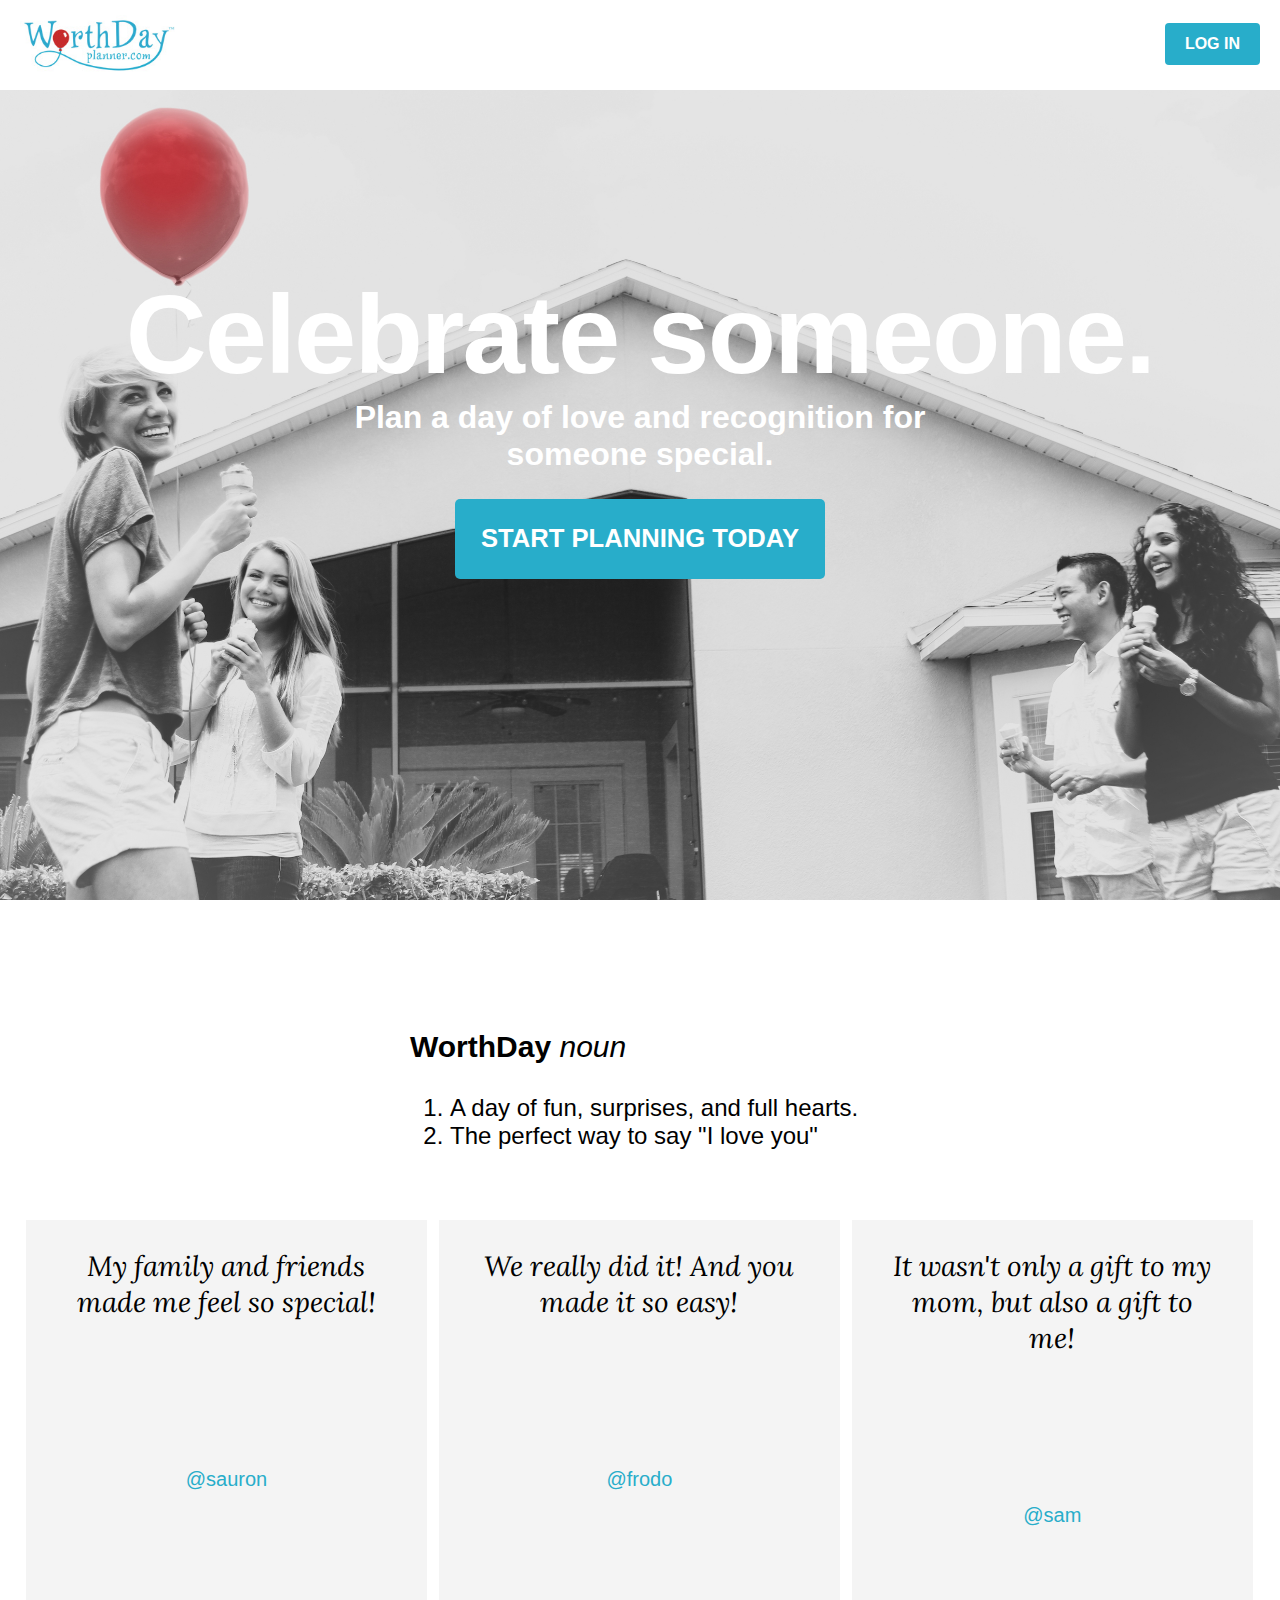
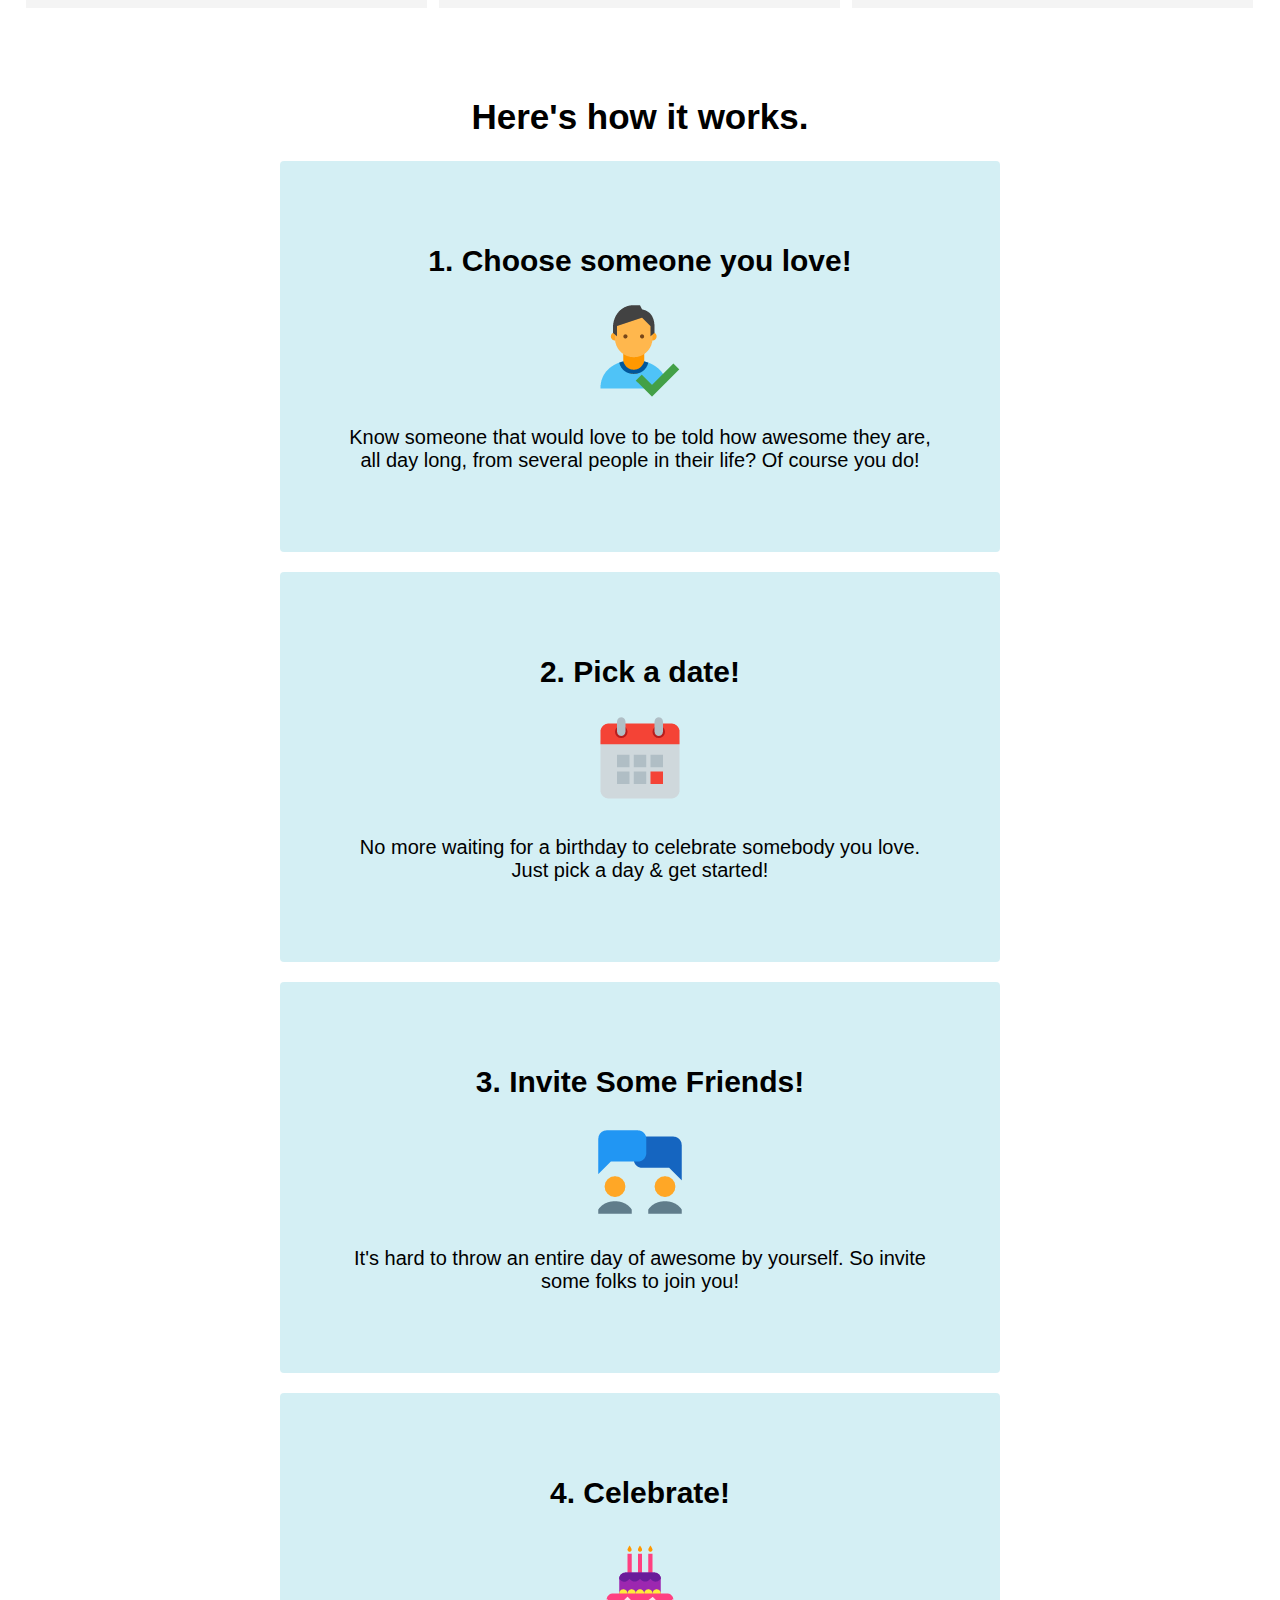
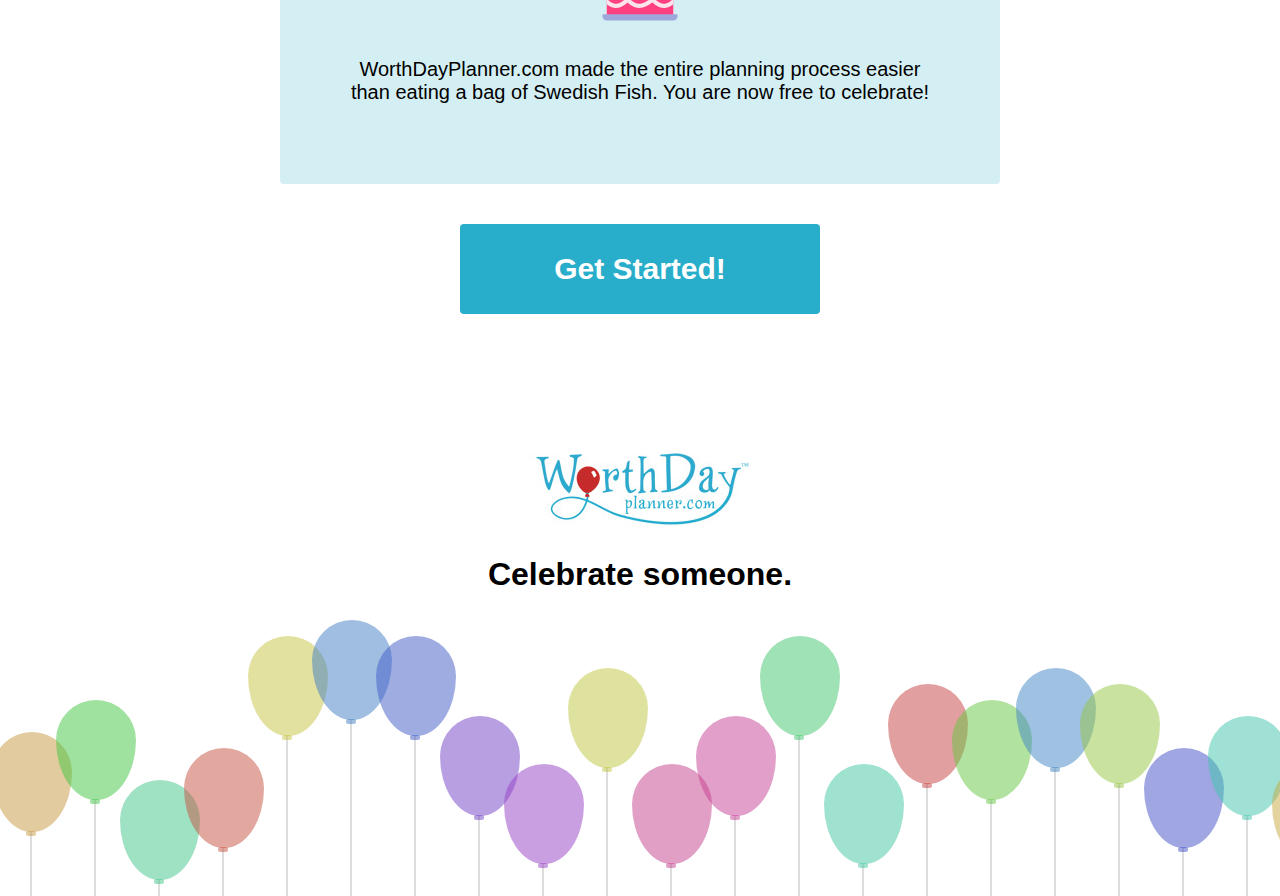
==== commit 645ff32c: "Add definition" ====
--- a/index.html
+++ b/index.html
@@ -20,6 +20,13 @@
 						<a href="#">START PLANNING TODAY</a>
 		</div>
 		<section class="testimonies">
+			<div class="definition">
+			<h3>WorthDay <span>noun</span></h3>
+			<ol>
+				<li>A day of fun, surprises, and full hearts.</li>
+				<li>The perfect way to say "I love you"</li>
+			</ol>
+			</div>	
 			<div class="testimony">
 			<blockquote>My family and friends made me feel so special!</blockquote>
 			<div class="social user1"></div>
@@ -60,7 +67,7 @@
 			</div>
 			<h2><a class="button" href="#">Get Started!</a></h2>
 		</section>
-
+		
 		<footer>
 			<img src="assets/wd_logo.jpg">
 			<h1>Celebrate someone.</h1>
--- a/style.css
+++ b/style.css
@@ -29,7 +29,7 @@
 	background-image: url(assets/Ice_Cream.jpg);
 	background-size: cover;
 	background-position: left top;
-	min-height: 55vh;
+	height: 90vh;
 	text-align: center;
 	color: #ffffff;
 }
@@ -64,7 +64,7 @@
 }
 
 section {
-	padding: 5em 1em;
+	padding: 3em 1em;
 	clear: both;
 	text-align: center;
 	font-size: 1.25em;
@@ -122,17 +122,42 @@
 }
 
 .testimony {
-	background-color: rgba(200,200,200,0.1);
+	background-color: rgba(200,200,200,0.2);
 	padding: 0em;
-	width: 30%;
+	width: 33.3%;
 	display: inline-block;
-	margin: 20px 0px;
-	float: none;
-	clear: none;
+	margin: 0px auto;
+	float: left;
+	clear: all;
+	height: 400px;
+	border: 6px solid white;
+	border-radius: 4px;
+	box-sizing: border-box;
 }
 
 .testimonies {
 	margin: 0 auto;
+}
+
+.definition {
+	margin: auto;
+	max-width: 460px;
+	padding: 2em 0;
+}
+
+.testimonies h3 {
+	font-size: 1.5em;
+	text-align: left;
+}
+
+.testimonies ol{
+	font-size: 1.2em;
+	text-align: left;
+}
+
+.testimonies span{
+	font-weight: 400;
+	font-style: italic;
 }
 
 .button {
@@ -156,10 +181,11 @@
 }
 
 @media screen and (min-width: 66em) {
-
+	
 	.bighero6 h1 {
 		font-size: 7em;
 	}
+	
 }
 
 @media screen and (max-width: 66em) {
@@ -170,6 +196,11 @@
 	
 	.testimony {
 		width: 100%;
+		float: none;
+	}
+	
+	.testimonies div:last-child {
+	display: none;
 	}
 	
 }
@@ -182,6 +213,10 @@
 }
 
 @media screen and (max-width: 44em) {
+	
+	.bighero6 {
+		height: 65vh;
+	}
 	
 	.bighero6 h1 {
 		font-size: 2.7em;
@@ -200,8 +235,4 @@
 	margin: 0em;
 	}
 	
-	.testimonies div:last-child {
-	display: none;
-	}
-	
-}
+}
